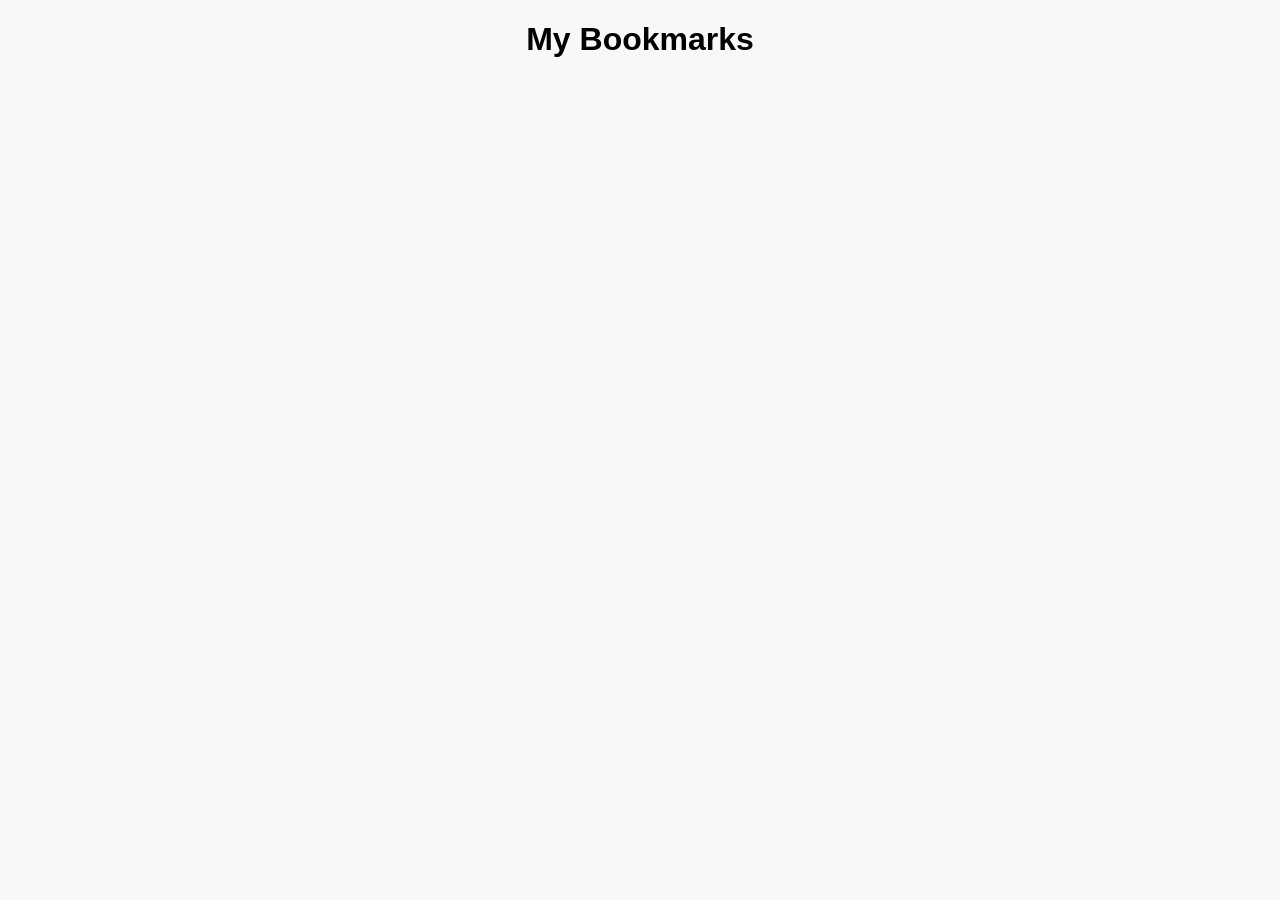
==== frontend/bookmarks.html @ 4ee38e9c "bookmarksui" ====
<!DOCTYPE html>

<html>

<head>

<title>Bookmarks</title>

<link rel="stylesheet" href="styles.css">

</head>

<body>

<h1 class="mybookmarks"> My Bookmarks </h1>

<div id="bookmarksContainer"></div>

<script src="bookmarks.js"></script>

</body>

</html>
---- frontend/styles.css ----
.topbar{
            display:grid;
            grid-template-columns: repeat(7, max-content)  repeat(3, max-content); 
            gap: 20px;
            height: 80px;
            align-items: center;
            border-bottom: 2px solid black ;
            margin-bottom: 30px;
        }
        .Buttons{
            height:45px;
            width:50px;
            align-items: center;
            border:none;
            background-color:transparent;
        }
        .logo{
            font-size: 35px;
            font-weight: bold;
            margin-left:10px;
            margin-right:10px;
        }
        .interests{
            
            margin-top:10px;
            margin-bottom:10px;
            font-size: 20px;
            border:none;
            background-color: transparent;
        }  
        button:hover{
            background-color: lightgray;
            cursor: pointer;
        }
        .newsletter{
            height:25px;
            width:120px;
            margin-top:10px;
            margin-bottom:10px;
            font-size: 15px;
            border:none;
            background-color: transparent;
            
        }
        .search-bar{
            height:30px;
            width:100%;
            display: flex;
            align-items: center;
         }
        .profile{
            height:50px;
            width:50px;
            border:none;
            background-color: transparent;  
        }
        .dropdown{
            border:none;
            border-radius:5px;
            display:inline;

        }
        
        .container {
            height:350px;
            width:1000px;
            display: grid;
            grid-template-columns: 1fr 2fr;
            gap: 15px;
            padding: 20px;
            justify-self: center;
            box-shadow: 0 8px 18px rgba(0, 0, 0, 0.253);
            margin:25px;
        }
        .verticalcontain{
            display: flex;
            gap:10px;
            width:635px;
            flex-direction: column;
        }
        .picture{
            height:300px;
            width:300px;
            background-color: lightgray;
        }
        .title{
            height:75px;
            font-size: 25px;
            width:100%;
        }
        .authors{
            height:30px;
            width:100%;
            font-size: 18px;
            color: gray;
        }
        .summary{
            height:170px;
            width:100%;
            font-size: 20px;
        }
        .date{
            height:20px;
            width:100%;
            font-size: 15px;
            color: gray;
        }
        .category{
            height:20px;
            width:100%;
        }


.login-page { 
  display: flex; 
  justify-content: center; 
  align-items: center; 
  min-height: 100vh;  
  font-family: sans-serif; 
  margin: 0;
}

/* Card Container */
.login-card,.signup-card { 
  background: white; 
  padding: 30px; 
  border-radius: 8px; 
  box-shadow: 0 4px 10px rgba(0,0,0,0.1); 
  display: flex; 
  flex-direction: column; 
  width: 300px; 
  gap: 15px; 
}

.login-title { 
  text-align: center; 
  margin: 0; 
  color: #333;
}

/* Inputs & Button */
.login-input, 
.login-btn { 
  padding: 10px; 
  border-radius: 4px; 
  font-size: 14px; 
}

.login-input { 
  border: 1px solid #ccc; 
}

.login-btn { 
  background: #007bff; 
  color: white; 
  border: none; 
  cursor: pointer; 
  font-weight: bold; 
}

.login-btn:hover { 
  background: #0056b3; 
}

/* Options Row */
.login-options { 
  display: flex; 
  justify-content: space-between; 
  font-size: 12px; 
}


.forgot-link { 
  color: #007bff; 
  text-decoration: none;
  align-items: center;
}

.forgot-link:hover {
  text-decoration: underline;
}

.signup-link,
.noacc {
    font-size: 12px;
    text-align: center;
    padding-top:px;

}

/* Container holding date, category, and actions on one line */
.footer-row {
    display: flex;
    justify-content: space-between; /* Spreads elements across the full width */
    align-items: center;            /* Perfectly centers them vertically together */
    margin-top: auto;               /* Pushes the entire row down if container uses flex direction column */
    padding-top: 10px;
    width: 100%;
}

/* Optional styling to isolate and group buttons closely */
.actions-group {
    display: flex;
    gap: 8px;                       /* Tiny spacing between heart and bookmark icon */
}

/* Strip default button styling for a cleaner web design look */
.like-btn, .bookmark-btn {
    background: none;
    border: none;
    cursor: pointer;
    padding: 2px;
}
.bookmark-btn:hover{
    background: none;
}
.like-btn:hover{
    background: none;
}
body{
    font-family: Arial, sans-serif;
    background:#f8f8f8;
}

.paper-container{
    width:900px;
    margin:50px auto;
    background:white;
    padding:50px;
    border-radius:12px;
    box-shadow:0 8px 20px rgba(0,0,0,.08);
}

#title{
    font-size:40px;
    margin-bottom:20px;
}

.paper-meta{
    color:gray;
    line-height:1.8;
    margin-bottom:30px;
}

h2{
    margin-top:35px;
}

#summary,
#description{
    font-size:18px;
    line-height:1.8;
    text-align:justify;
}

#paperLink{
    display:inline-block;
    margin-top:30px;
    text-decoration:none;
    font-weight:bold;
}
.bookmark-card{
    background:white;
    border-radius:12px;
    padding:20px;
    margin:20px 0;
    box-shadow:0 4px 12px rgba(0,0,0,.12);
}

.bookmark-card h3{
    margin-bottom:10px;
}

.bookmark-card p{
    margin:10px 0;
}

.bookmark-card a{
    color:#0066cc;
    text-decoration:none;
    font-weight:bold;
}

.option-card{

background:white;

padding:20px;

margin:20px;

border-radius:15px;

cursor:pointer;

box-shadow:0 4px 10px rgba(0,0,0,.15);

}

.bookmark-card{

background:white;

padding:20px;

margin:20px;

border-radius:15px;

box-shadow:0 4px 10px rgba(0,0,0,.15);

}

.bookmark-card button{

margin-top:15px;

padding:10px;

border:none;

background:red;

color:white;

border-radius:8px;

cursor:pointer;

}
.mybookmarks{
    justify-content: center;
    display:flex;
}
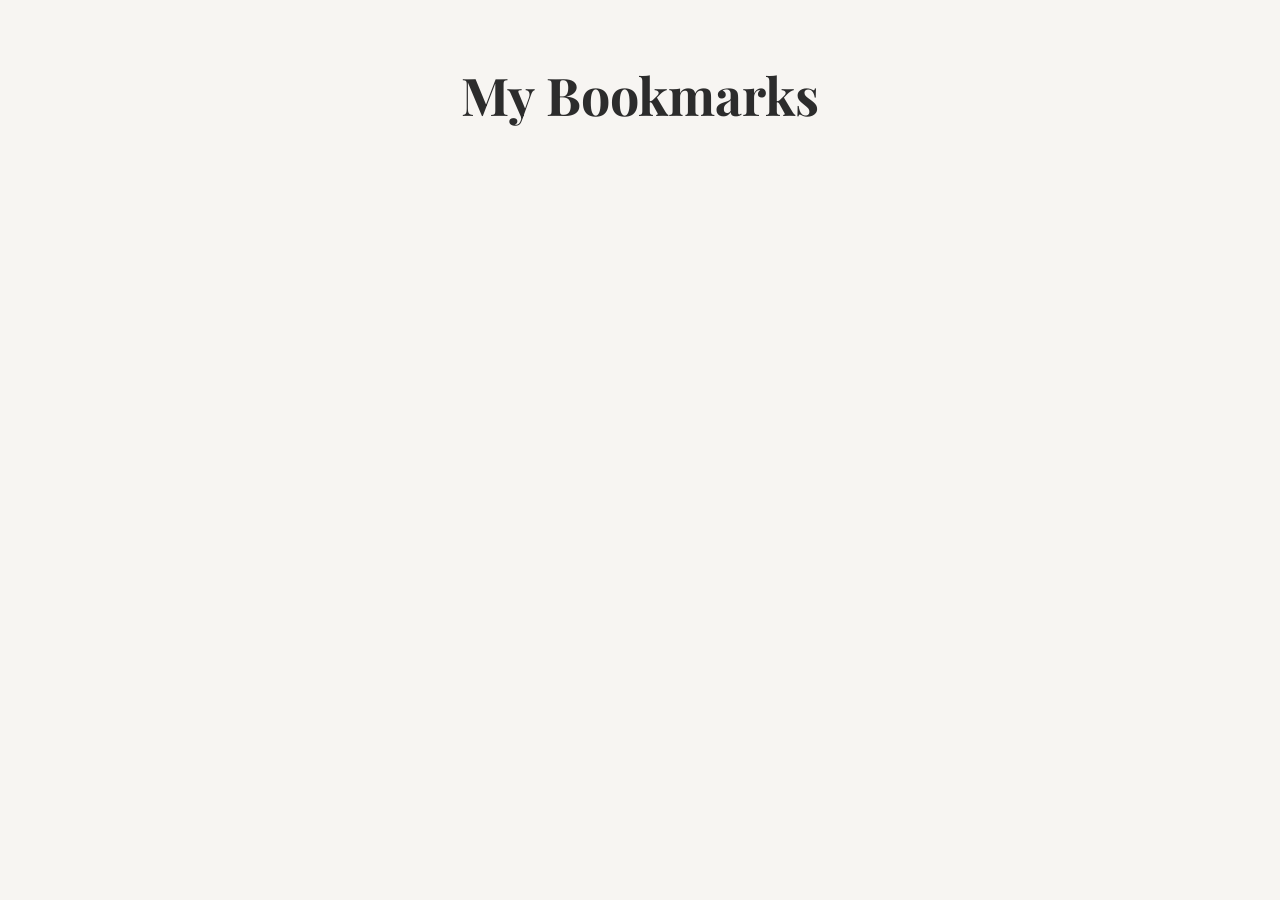
==== commit d35abdab: "likes+bookmarkspg" ====
--- a/frontend/bookmarks.html
+++ b/frontend/bookmarks.html
@@ -3,10 +3,14 @@
 <html>
 
 <head>
+<link rel="preconnect" href="https://fonts.googleapis.com">
 
+<link rel="preconnect" href="https://fonts.gstatic.com" crossorigin>
+
+<link href="https://fonts.googleapis.com/css2?family=Inter:wght@300;400;500;600&family=Playfair+Display:wght@600;700&display=swap" rel="stylesheet">
 <title>Bookmarks</title>
 
-<link rel="stylesheet" href="styles.css">
+<link rel="stylesheet" href="bookmarks.css">
 
 </head>
 
--- a/frontend/bookmarks.css
+++ b/frontend/bookmarks.css
@@ -0,0 +1,135 @@
+body{
+    margin:0;
+    padding:0;
+    background:#f7f5f2;
+    font-family:"Inter",sans-serif;
+    color:#222;
+}
+
+.mybookmarks{
+    font-family:"Playfair Display",serif;
+    font-size:52px;
+    text-align:center;
+    margin-top:60px;
+    margin-bottom:50px;
+    color:#2c2c2c;
+}
+
+#bookmarksContainer{
+
+    width:90%;
+    max-width:1400px;
+
+    margin:auto;
+
+    display:grid;
+
+    grid-template-columns:repeat(auto-fit,minmax(380px,1fr));
+
+    gap:35px;
+
+    padding-bottom:60px;
+
+}
+
+.bookmark-card{
+
+    background:white;
+
+    border-radius:20px;
+
+    padding:30px;
+
+    box-shadow:0 8px 22px rgba(0,0,0,.08);
+
+    transition:.25s;
+
+    display:flex;
+
+    flex-direction:column;
+
+}
+
+.bookmark-card:hover{
+
+    transform:translateY(-6px);
+
+    box-shadow:0 14px 30px rgba(0,0,0,.12);
+
+}
+
+.bookmark-card h2{
+
+    font-family:"Playfair Display",serif;
+
+    font-size:28px;
+
+    margin:0 0 18px;
+
+    color:#222;
+
+}
+
+.bookmark-card p{
+
+    color:#555;
+
+    line-height:1.7;
+
+    margin-bottom:15px;
+
+}
+
+.bookmark-card p:first-of-type{
+
+    color:#8B2E1D;
+
+    font-weight:600;
+
+}
+
+.bookmark-card a{
+
+    margin-top:auto;
+
+    color:#8B2E1D;
+
+    text-decoration:none;
+
+    font-weight:600;
+
+}
+
+.bookmark-card a:hover{
+
+    text-decoration:underline;
+
+}
+
+.bookmark-card button{
+
+    margin-top:20px;
+
+    padding:12px;
+
+    border:none;
+
+    border-radius:30px;
+
+    background:#8B2E1D;
+
+    color:white;
+
+    font-size:15px;
+
+    cursor:pointer;
+
+    transition:.3s;
+
+}
+
+.bookmark-card button:hover{
+
+    background:#6d2215;
+
+}
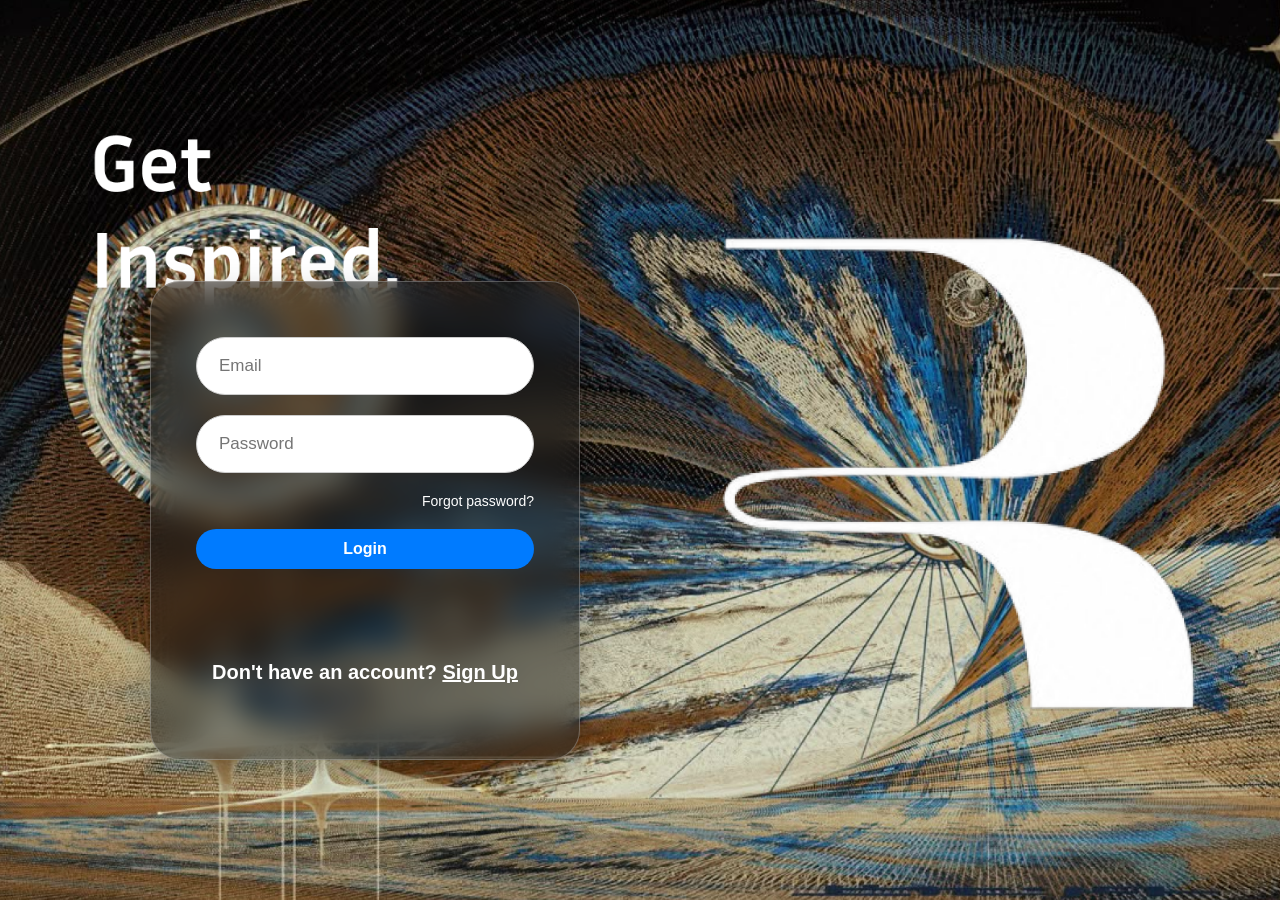
==== commit 1836682e: "Harden configuration and stabilize ReSight" ====
--- a/frontend/bookmarks.html
+++ b/frontend/bookmarks.html
@@ -20,6 +20,8 @@
 
 <div id="bookmarksContainer"></div>
 
+<script src="config.js"></script>
+<script src="api.js"></script>
 <script src="bookmarks.js"></script>
 
 </body>
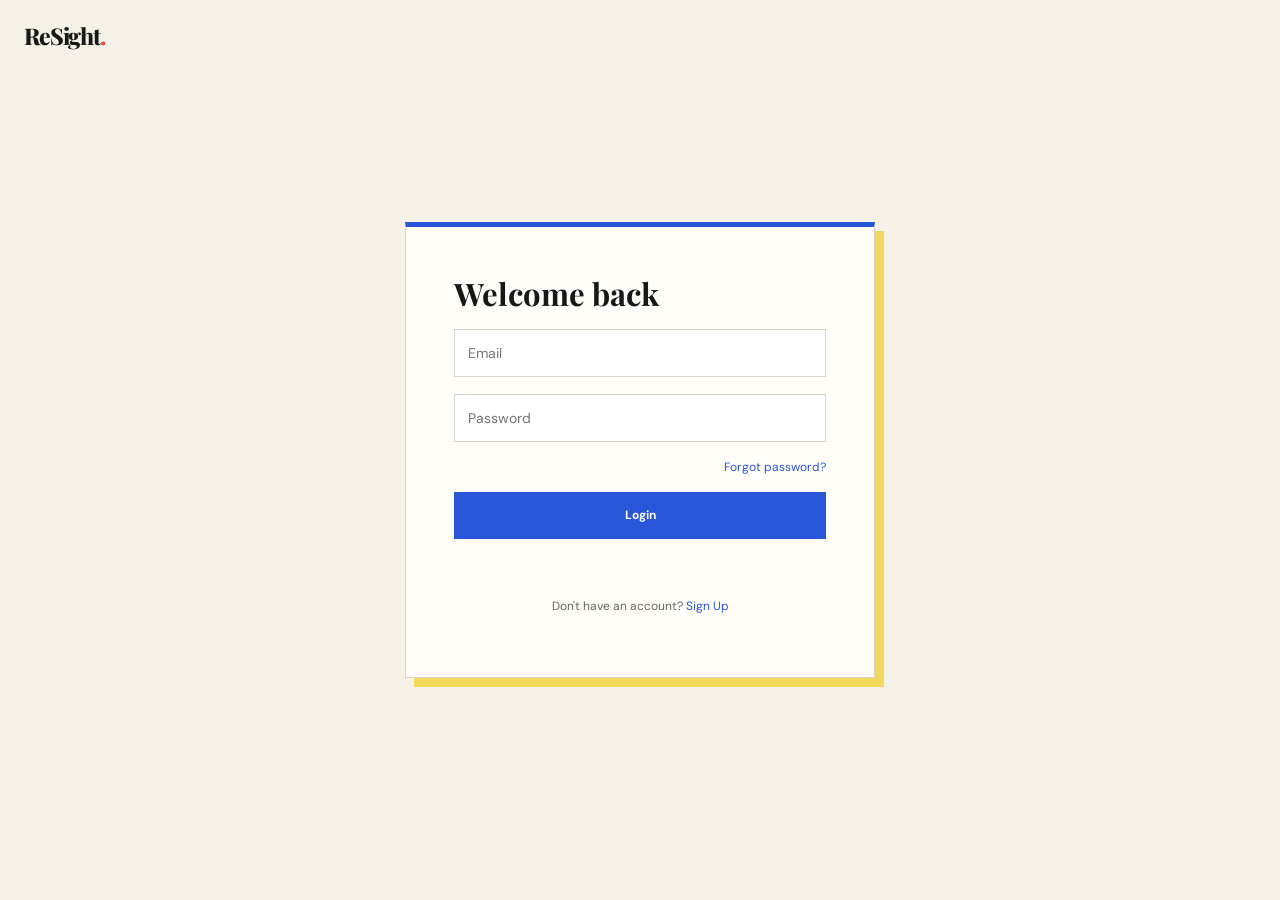
==== commit 5133c85e: "Redesign ReSight with editorial research magazine UI Co-authored-by: Copilot <223556219+Copilot@user" ====
--- a/frontend/bookmarks.html
+++ b/frontend/bookmarks.html
@@ -1,24 +1,43 @@
 <!DOCTYPE html>
 
-<html>
+<html lang="en">
 
 <head>
+<meta charset="UTF-8">
+<meta name="viewport" content="width=device-width, initial-scale=1.0">
 <link rel="preconnect" href="https://fonts.googleapis.com">
 
 <link rel="preconnect" href="https://fonts.gstatic.com" crossorigin>
 
-<link href="https://fonts.googleapis.com/css2?family=Inter:wght@300;400;500;600&family=Playfair+Display:wght@600;700&display=swap" rel="stylesheet">
+<link href="https://fonts.googleapis.com/css2?family=DM+Mono:wght@400;500&family=DM+Sans:wght@400;500;600;700&family=Playfair+Display:wght@600;700;800&display=swap" rel="stylesheet">
 <title>Bookmarks</title>
 
 <link rel="stylesheet" href="bookmarks.css">
+<link rel="stylesheet" href="shared.css">
 
 </head>
 
 <body>
 
-<h1 class="mybookmarks"> My Bookmarks </h1>
+<div class="issue-ribbon"><span>THE RESEARCH READER</span><span>KEEP THE GOOD THREADS</span><span>YOUR INDEX / 01</span></div>
+<header class="site-header">
+    <a class="nav-logo" href="home.html"><span class="logo-mark" aria-hidden="true">R</span>ReSight<span class="logo-period">.</span></a>
+    <nav aria-label="Main navigation">
+        <a href="home.html">Home</a>
+        <a href="index.html">Research feed</a>
+        <a class="active" href="bookmarks.html">Bookmarks</a>
+        <a href="likes.html">Likes</a>
+        <a href="profile.html">Profile</a>
+    </nav>
+</header>
 
-<div id="bookmarksContainer"></div>
+<main class="library-page">
+    <div class="library-intro"><p class="eyebrow">YOUR PRIVATE INDEX / 01</p><h1 class="mybookmarks">Reading<br><em>list.</em></h1><p>A place for the papers you want to come back to.</p></div>
+    <label class="library-search-label" for="librarySearch">FILTER YOUR READING LIST</label>
+    <input id="librarySearch" class="library-search" type="search" placeholder="Search titles or authors">
+    <p id="libraryMessage" class="page-message" role="status" aria-live="polite"></p>
+    <div id="bookmarksContainer" class="library-grid"></div>
+</main>
 
 <script src="config.js"></script>
 <script src="api.js"></script>
--- a/frontend/bookmarks.css
+++ b/frontend/bookmarks.css
@@ -1,135 +1,42 @@
-body{
-    margin:0;
-    padding:0;
-    background:#f7f5f2;
-    font-family:"Inter",sans-serif;
-    color:#222;
-}
-
-.mybookmarks{
-    font-family:"Playfair Display",serif;
-    font-size:52px;
-    text-align:center;
-    margin-top:60px;
-    margin-bottom:50px;
-    color:#2c2c2c;
-}
-
-#bookmarksContainer{
-
-    width:90%;
-    max-width:1400px;
-
-    margin:auto;
-
-    display:grid;
-
-    grid-template-columns:repeat(auto-fit,minmax(380px,1fr));
-
-    gap:35px;
-
-    padding-bottom:60px;
-
-}
-
-.bookmark-card{
-
-    background:white;
-
-    border-radius:20px;
-
-    padding:30px;
-
-    box-shadow:0 8px 22px rgba(0,0,0,.08);
-
-    transition:.25s;
-
-    display:flex;
-
-    flex-direction:column;
-
-}
-
-.bookmark-card:hover{
-
-    transform:translateY(-6px);
-
-    box-shadow:0 14px 30px rgba(0,0,0,.12);
-
-}
-
-.bookmark-card h2{
-
-    font-family:"Playfair Display",serif;
-
-    font-size:28px;
-
-    margin:0 0 18px;
-
-    color:#222;
-
-}
-
-.bookmark-card p{
-
-    color:#555;
-
-    line-height:1.7;
-
-    margin-bottom:15px;
-
-}
-
-.bookmark-card p:first-of-type{
-
-    color:#8B2E1D;
-
-    font-weight:600;
-
-}
-
-.bookmark-card a{
-
-    margin-top:auto;
-
-    color:#8B2E1D;
-
-    text-decoration:none;
-
-    font-weight:600;
-
-}
-
-.bookmark-card a:hover{
-
-    text-decoration:underline;
-
-}
-
-.bookmark-card button{
-
-    margin-top:20px;
-
-    padding:12px;
-
-    border:none;
-
-    border-radius:30px;
-
-    background:#8B2E1D;
-
-    color:white;
-
-    font-size:15px;
-
-    cursor:pointer;
-
-    transition:.3s;
-
-}
-
-.bookmark-card button:hover{
-
-    background:#6d2215;
-
-}+body { margin: 0; color: #171916; background: #f6f1e7; font-family: "DM Sans", Arial, sans-serif; }
+.site-header { min-height: 82px; padding: 14px clamp(18px,4vw,58px); display:flex; align-items:center; justify-content:space-between; gap:22px; background:#f6f1e7; border-bottom:1px solid #d9d2c6; }
+.site-header .nav-logo { display:inline-flex; align-items:center; color:#171916; font:800 27px "Playfair Display",Georgia,serif; letter-spacing:-.06em; text-decoration:none; white-space:nowrap; }
+.site-header .logo-mark { width:31px; height:31px; margin-right:9px; display:inline-grid; place-items:center; background:#2856d8; color:white; font:700 19px "Playfair Display",Georgia,serif; transform:rotate(-7deg); }
+.site-header .logo-period { color:#e44a36; }
+.site-header nav { display:flex; flex-wrap:wrap; gap:10px clamp(12px,2vw,27px); }
+.site-header nav a { color:#171916; font-size:12px; font-weight:700; text-decoration:none; }
+.site-header nav a:hover,.site-header nav a.active { color:#2856d8; }
+.site-header nav { position:static; z-index:auto; padding:0; border:0; background:transparent; }
+.issue-ribbon { min-height:30px; padding:7px clamp(18px,4vw,58px); display:flex; justify-content:space-between; gap:16px; background:#171916; color:#f6f1e7; font:10px "DM Mono",monospace; letter-spacing:.06em; }
+.library-page { max-width:1280px; min-height:calc(100vh - 170px); margin:auto; padding:48px clamp(20px,5vw,68px) 75px; }
+.library-intro { margin-bottom:30px; padding-bottom:25px; display:flex; align-items:end; justify-content:space-between; gap:24px; border-bottom:1px solid #171916; }
+.library-intro .eyebrow { margin:0 0 12px; color:#e44a36; font:10px "DM Mono",monospace; letter-spacing:.12em; }
+.library-intro h1 { margin:0; color:#171916; font:800 clamp(49px,7vw,82px)/.88 "Playfair Display",Georgia,serif; letter-spacing:-.07em; }
+.library-intro h1 em { color:#2856d8; }
+.library-intro > p:last-child { max-width:270px; margin:0 0 5px; color:#65665e; font-size:13px; line-height:1.7; }
+.page-message { min-height:24px; margin:0 0 12px; color:#65665e; font:10px "DM Mono",monospace; }
+.page-message:empty { display:none; }
+.library-search-label { display:block; margin:0 0 7px; color:#65665e; font:9px "DM Mono",monospace; }
+.library-search { width:min(100%,460px); margin-bottom:22px; padding:11px 12px; border:1px solid #d9d2c6; background:#fffdf8; color:#171916; font:12px "DM Sans",Arial,sans-serif; }
+.library-search:focus { outline:3px solid rgb(40 86 216 / 20%); border-color:#2856d8; }
+.library-grid { display:grid; grid-template-columns:repeat(2,minmax(0,1fr)); gap:14px; }
+.library-card { min-width:0; min-height:300px; padding:22px; display:flex; flex-direction:column; align-items:flex-start; background:#fffdf8; border:1px solid #d9d2c6; }
+.library-card:nth-child(3n+2) { background:#f2d85b; }
+.library-serial { margin-bottom:23px; color:#315d46; font:9px "DM Mono",monospace; letter-spacing:.06em; }
+.library-card h2 { margin:0 0 10px; color:#171916; font:700 clamp(22px,3vw,30px)/1.16 "Playfair Display",Georgia,serif; }
+.library-card p { margin:0 0 12px; color:#65665e; font-size:11px; line-height:1.6; }
+.library-card p:nth-of-type(2) { color:#41423d; font-size:13px; line-height:1.75; }
+.library-card .summary-source { margin-top:auto; color:#65665e; font:9px "DM Mono",monospace; }
+.library-actions { width:100%; margin-top:16px; padding-top:12px; display:flex; align-items:center; flex-wrap:wrap; gap:14px; border-top:1px solid rgb(23 25 22 / 15%); }
+.library-actions a { color:#2856d8; font-size:10px; font-weight:700; text-decoration:none; }
+.library-actions a:hover { text-decoration:underline; }
+.library-open,.library-actions button:not(.library-open) { border:0; border-bottom:1px solid currentColor; padding:5px 0; background:transparent; color:#171916; font-size:10px; font-weight:700; cursor:pointer; }
+.library-actions button:last-child { margin-left:auto; color:#a5342b; }
+.library-open:hover,.library-actions button:hover { color:#2856d8; }
+.library-empty { grid-column:1/-1; min-height:230px; padding:30px; background:#fffdf8; border:1px solid #d9d2c6; }
+.library-empty .eyebrow { margin:0 0 12px; color:#e44a36; font:10px "DM Mono",monospace; }
+.library-empty h2 { margin:0 0 10px; font:700 31px "Playfair Display",Georgia,serif; }
+.library-empty p:not(.eyebrow) { color:#65665e; font-size:13px; line-height:1.7; }
+.library-empty a { color:#2856d8; font-size:11px; font-weight:700; text-decoration:none; }
+.library-empty a:hover { text-decoration:underline; }
+@media(max-width:700px){.site-header{align-items:flex-start;flex-direction:column}.site-header nav{gap:10px 17px}.site-header nav a{font-size:11px}.issue-ribbon span:nth-child(2){display:none}.library-intro{align-items:flex-start;flex-direction:column}.library-intro>p:last-child{max-width:440px}.library-grid{grid-template-columns:1fr}.library-card{min-height:270px}}
--- a/frontend/shared.css
+++ b/frontend/shared.css
@@ -0,0 +1,78 @@
+:root {
+    --resight-paper: #f6f1e7;
+    --resight-surface: #fffdf8;
+    --resight-ink: #171916;
+    --resight-muted: #65665e;
+    --resight-line: #d9d2c6;
+    --resight-cobalt: #2856d8;
+    --resight-tomato: #e44a36;
+    --resight-butter: #f2d85b;
+    --resight-forest: #315d46;
+}
+
+body {
+    margin: 0;
+    color: var(--resight-ink);
+    background: var(--resight-paper);
+    font-family: "DM Sans", Inter, Arial, sans-serif;
+}
+
+.site-header {
+    min-height: 78px;
+    padding: 16px clamp(20px, 5vw, 76px);
+    display: flex;
+    align-items: center;
+    justify-content: space-between;
+    gap: 24px;
+    background: var(--resight-surface);
+    border-bottom: 1px solid var(--resight-line);
+}
+
+.site-header .nav-logo {
+    color: var(--resight-cobalt);
+    font: 700 27px "Playfair Display", Georgia, serif;
+    text-decoration: none;
+    white-space: nowrap;
+}
+
+.site-header nav {
+    display: flex;
+    align-items: center;
+    flex-wrap: wrap;
+    gap: 10px clamp(12px, 2vw, 30px);
+    padding: 0;
+    border: 0;
+    background: transparent;
+    position: static;
+    z-index: auto;
+}
+
+.site-header nav a {
+    color: var(--resight-muted);
+    font-size: 14px;
+    font-weight: 600;
+    text-decoration: none;
+    transition: color .18s ease;
+}
+
+.site-header nav a:hover,
+.site-header nav a:focus-visible,
+.site-header nav a.active { color: var(--resight-cobalt); }
+
+.page-message {
+    max-width: 1200px;
+    margin: 12px auto;
+    padding: 0 24px;
+    color: var(--resight-muted);
+}
+
+.summary-source {
+    color: var(--resight-muted);
+    font-size: 12px;
+    font-style: italic;
+}
+
+@media (max-width: 700px) {
+    .site-header { align-items: flex-start; flex-direction: column; }
+    .site-header nav { gap: 10px 18px; }
+}
